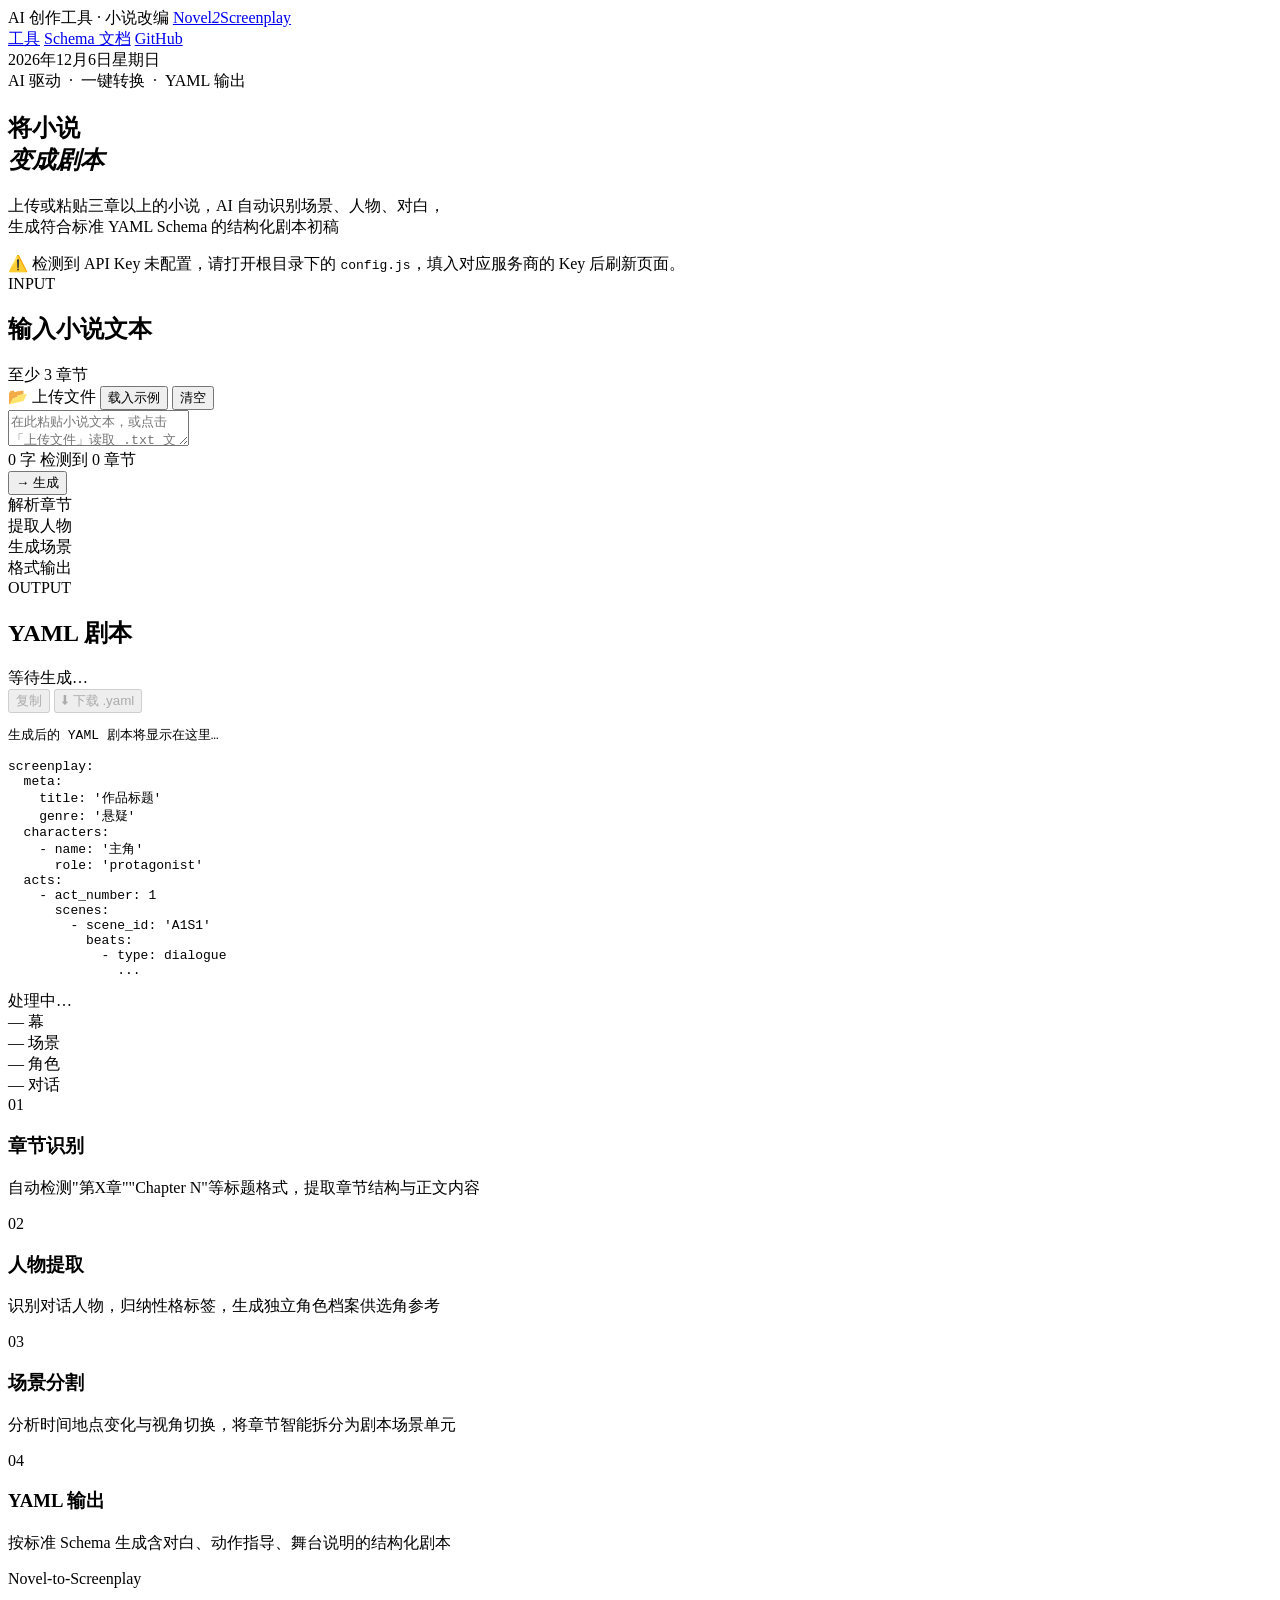
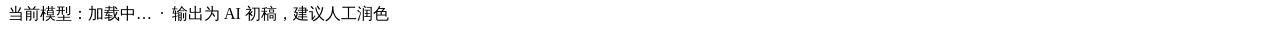
==== index.html @ 350fdae5 "feat: 搭建 UI 界面与静态骨架，配置基础多服务商路由 初始化 index.html、config.js 和 style.css，完成页面的响应式版面布局，实现章节检测基础统计，并为大模型 AP" ====
<!DOCTYPE html>
<html lang="zh-CN">
<head>
  <meta charset="UTF-8" />
  <meta name="viewport" content="width=device-width, initial-scale=1.0" />
  <title>Novel-to-Screenplay · AI 小说转剧本</title>
  <link rel="preconnect" href="https://fonts.googleapis.com" />
  <link rel="preconnect" href="https://fonts.gstatic.com" crossorigin />
  <link href="https://fonts.googleapis.com/css2?family=Noto+Serif+SC:wght@400;500;700&family=JetBrains+Mono:wght@400;500&family=Noto+Sans+SC:wght@400;500&display=swap" rel="stylesheet" />
  <link rel="stylesheet" href="src/style.css" />
</head>
<body>

  <!-- 报头导航 -->
  <header class="header">
    <div class="header-inner">
      <div class="header-top">
        <span class="header-kicker">AI 创作工具 · 小说改编</span>
        <a class="logo" href="#">Novel<em>2</em>Screenplay</a>
        <nav class="nav">
          <a href="#tool" class="nav-link active">工具</a>
          <a href="docs/schema.html" class="nav-link" target="_blank">Schema 文档</a>
          <a href="https://github.com/w123-w78/Novel-to-Screenplay"
             class="nav-link nav-github" target="_blank">GitHub</a>
        </nav>
      </div>
      <div class="header-bottom">
        <span class="header-date" id="header-date"></span>
      </div>
    </div>
  </header>

  <main>

    <!-- Hero -->
    <section class="hero" id="tool">
      <div class="hero-kicker">AI 驱动 &nbsp;·&nbsp; 一键转换 &nbsp;·&nbsp; YAML 输出</div>
      <h1 class="hero-title">将小说<br/><em>变成剧本</em></h1>
      <p class="hero-deck">
        上传或粘贴三章以上的小说，AI 自动识别场景、人物、对白，<br/>
        生成符合标准 YAML Schema 的结构化剧本初稿
      </p>
      <div class="hero-ornament">
        <div class="hero-ornament-line"></div>
        <div class="hero-ornament-dot"></div>
        <div class="hero-ornament-line"></div>
      </div>
    </section>

    <!-- 工具区 -->
    <section class="tool-section">

      <!-- API Key 未配置提示 -->
      <div id="config-alert" class="config-alert hidden">
        ⚠️ 检测到 API Key 未配置，请打开根目录下的
        <code>config.js</code>，填入对应服务商的 Key 后刷新页面。
      </div>

      <!-- 主工具面板 -->
      <div class="tool-grid">

        <!-- 左：输入 -->
        <div class="panel panel-input">
          <div class="panel-head">
            <span class="panel-head-label">INPUT</span>
            <h2>输入小说文本</h2>
            <span class="panel-head-hint" id="input-hint">至少 3 章节</span>
          </div>
          <div class="panel-bar">
            <label class="btn-sm" for="file-upload" style="cursor:pointer">
              📂 上传文件
            </label>
            <input type="file" id="file-upload" accept=".txt,.md" style="display:none" />
            <button class="btn-sm" id="btn-sample">载入示例</button>
            <button class="btn-sm" id="btn-clear">清空</button>
          </div>
          <textarea
            id="novel-input"
            class="novel-ta"
            placeholder="在此粘贴小说文本，或点击「上传文件」读取 .txt 文件…

支持章节格式：
  第一章 章节标题
  第二章 章节标题
  第三章 章节标题"
          ></textarea>
          <div class="panel-foot">
            <span id="char-count">0 字</span>
            <span id="chapter-count" class="chap">检测到 0 章节</span>
          </div>
        </div>

        <!-- 中：生成控制 -->
        <div class="ctrl-col">
          <button class="gen-btn" id="btn-convert">
            <span class="gen-btn-arrow">→</span>
            <span class="gen-btn-label">生成</span>
          </button>
          <div class="step-col">
            <div class="step-row" id="step-1">
              <span class="step-dot"></span>
              <span class="step-nm">解析章节</span>
            </div>
            <div class="step-row" id="step-2">
              <span class="step-dot"></span>
              <span class="step-nm">提取人物</span>
            </div>
            <div class="step-row" id="step-3">
              <span class="step-dot"></span>
              <span class="step-nm">生成场景</span>
            </div>
            <div class="step-row" id="step-4">
              <span class="step-dot"></span>
              <span class="step-nm">格式输出</span>
            </div>
          </div>
        </div>

        <!-- 右：输出 -->
        <div class="panel panel-output">
          <div class="panel-head">
            <span class="panel-head-label">OUTPUT</span>
            <h2>YAML 剧本</h2>
            <span class="panel-head-hint" id="output-hint">等待生成…</span>
          </div>
          <div class="panel-bar">
            <button class="btn-sm" id="btn-copy" disabled>复制</button>
            <button class="btn-sm" id="btn-download" disabled>⬇ 下载 .yaml</button>
          </div>
          <div class="output-scroll">
            <pre id="yaml-output" class="yaml-pre"><span class="pre-ph">生成后的 YAML 剧本将显示在这里…

screenplay:
  meta:
    title: '作品标题'
    genre: '悬疑'
  characters:
    - name: '主角'
      role: 'protagonist'
  acts:
    - act_number: 1
      scenes:
        - scene_id: 'A1S1'
          beats:
            - type: dialogue
              ...</span></pre>
          </div>
        </div>

      </div><!-- /tool-grid -->

      <!-- 进度条 -->
      <div id="progress-wrap" class="progress-wrap hidden">
        <div class="progress-track">
          <div class="progress-fill" id="progress-fill"></div>
        </div>
        <span id="progress-label" class="progress-label">处理中…</span>
      </div>

      <!-- 错误提示 -->
      <div id="error-box" class="error-box hidden"></div>

      <!-- 统计 -->
      <div id="stats-strip" class="stats-strip hidden">
        <div class="stat-cell">
          <span class="stat-n" id="stat-acts">—</span>
          <span class="stat-l">幕</span>
        </div>
        <div class="stat-cell">
          <span class="stat-n" id="stat-scenes">—</span>
          <span class="stat-l">场景</span>
        </div>
        <div class="stat-cell">
          <span class="stat-n" id="stat-chars">—</span>
          <span class="stat-l">角色</span>
        </div>
        <div class="stat-cell">
          <span class="stat-n" id="stat-dialogs">—</span>
          <span class="stat-l">对话</span>
        </div>
      </div>

    </section>

    <!-- 工作原理 -->
    <section class="how-section">
      <div class="how-strip">
        <div class="how-cell">
          <div class="how-n">01</div>
          <h3>章节识别</h3>
          <p>自动检测"第X章""Chapter N"等标题格式，提取章节结构与正文内容</p>
        </div>
        <div class="how-cell">
          <div class="how-n">02</div>
          <h3>人物提取</h3>
          <p>识别对话人物，归纳性格标签，生成独立角色档案供选角参考</p>
        </div>
        <div class="how-cell">
          <div class="how-n">03</div>
          <h3>场景分割</h3>
          <p>分析时间地点变化与视角切换，将章节智能拆分为剧本场景单元</p>
        </div>
        <div class="how-cell">
          <div class="how-n">04</div>
          <h3>YAML 输出</h3>
          <p>按标准 Schema 生成含对白、动作指导、舞台说明的结构化剧本</p>
        </div>
      </div>
    </section>

  </main>

  <!-- 页脚 -->
  <footer class="footer">
    <p class="footer-main">Novel-to-Screenplay</p>
    <p class="footer-sub">
      当前模型：<span id="footer-model">加载中…</span>
      &nbsp;·&nbsp; 输出为 AI 初稿，建议人工润色
    </p>
  </footer>

  <script src="config.js"></script>
  <script src="src/app.js"></script>

  <script>
    // 报头日期
    document.getElementById('header-date').textContent =
      new Date().toLocaleDateString('zh-CN', {
        year: 'numeric', month: 'long', day: 'numeric', weekday: 'long'
      });
  </script>

</body>
</html>
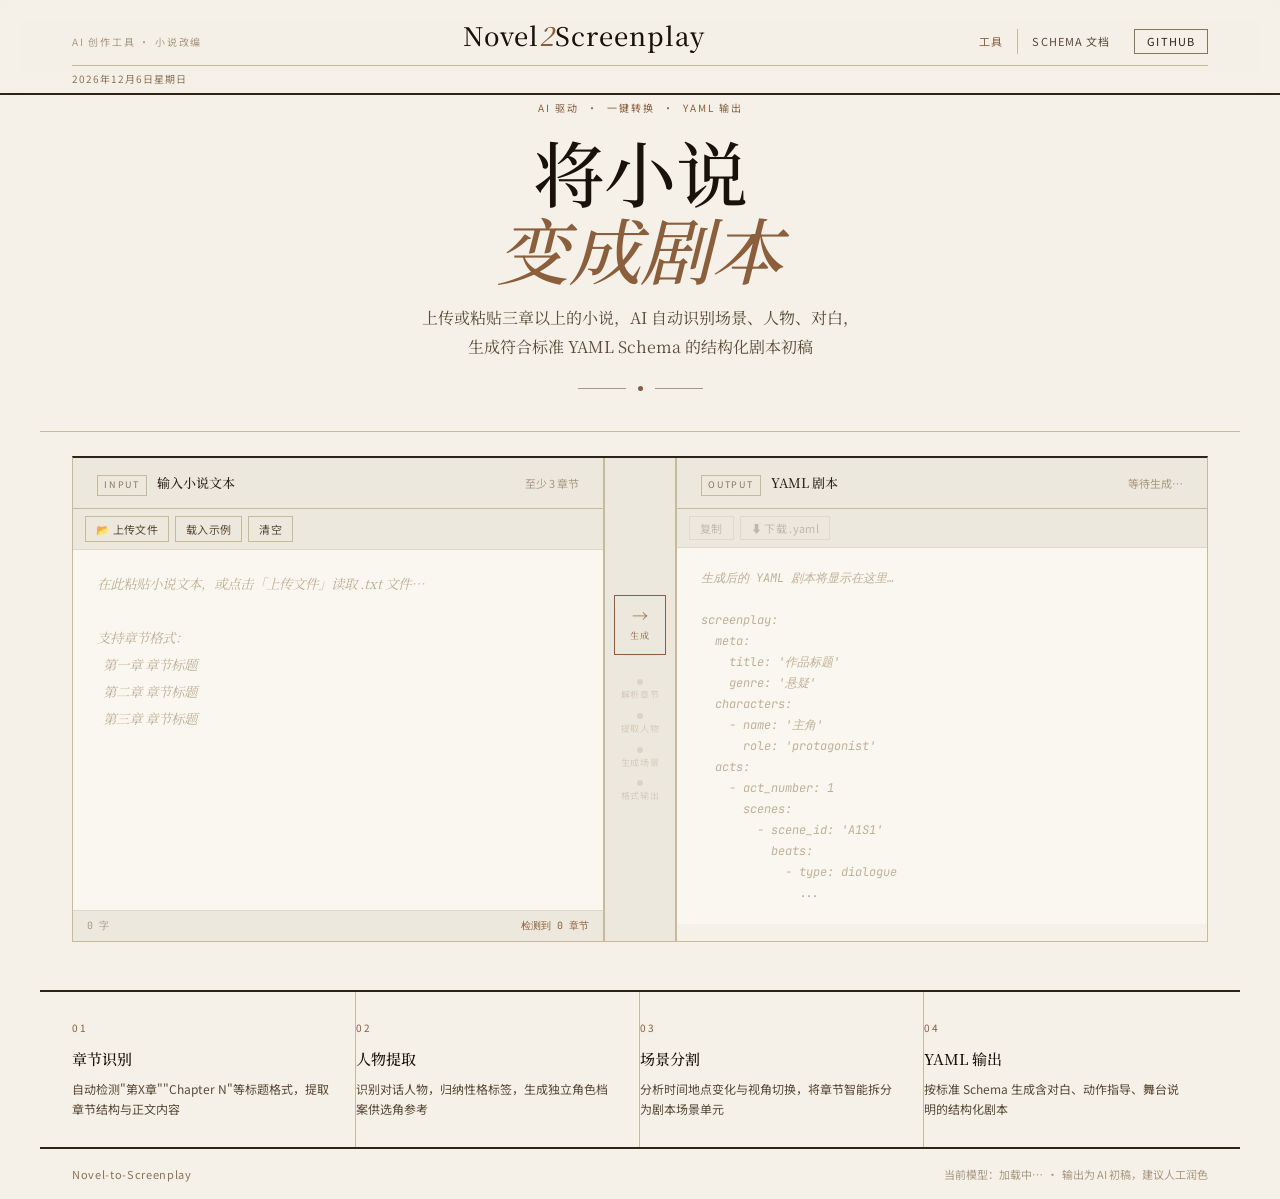
==== commit f7820a1f: "Fix HTML encoding issues in index.html" ====
--- a/index.html
+++ b/index.html
@@ -231,4 +231,4 @@
   </script>
 
 </body>
-</html>+</html>
--- a/src/style.css
+++ b/src/style.css
@@ -0,0 +1,460 @@
+
+:root {
+  --paper:      #f5f0e8;
+  --paper-2:    #ede8de;
+  --paper-3:    #e5dfd3;
+  --ink:        #1a1208;
+  --ink-2:      #2c2416;
+  --ink-3:      #5a4a36;
+  --ink-4:      #8b7355;
+  --ink-5:      #a89880;
+  --ink-6:      #c0b098;
+  --rule:       #c8b99a;
+  --rule-2:     #e0d8c8;
+  --accent:     #8b5e3c;
+  --accent-dim: #f5ede0;
+  --green:      #5a8a6a;
+  --red:        #a03030;
+  --f-serif: 'Noto Serif SC', 'Georgia', serif;
+  --f-sans:  'Noto Sans SC', 'system-ui', sans-serif;
+  --f-mono:  'JetBrains Mono', 'Courier New', monospace;
+}
+
+*, *::before, *::after { box-sizing: border-box; margin: 0; padding: 0; }
+html { scroll-behavior: smooth; -webkit-font-smoothing: antialiased; }
+
+body {
+  background: var(--paper);
+  color: var(--ink-2);
+  font-family: var(--f-sans);
+  font-size: 14px;
+  line-height: 1.65;
+}
+
+/* ═══════════════════════
+   报头导航
+═══════════════════════ */
+.header {
+  position: fixed; top: 0; left: 0; right: 0; z-index: 200;
+  background: rgba(245, 240, 232, 0.96);
+  backdrop-filter: blur(8px);
+  border-bottom: 2px solid var(--ink-2);
+}
+.header-inner {
+  max-width: 1200px; margin: 0 auto; padding: 0 2rem;
+  display: flex; flex-direction: column;
+}
+.header-top {
+  display: flex; align-items: baseline;
+  justify-content: space-between;
+  padding: 0.9rem 0 0.5rem;
+  border-bottom: 1px solid var(--rule);
+}
+.header-kicker {
+  font-family: var(--f-sans);
+  font-size: 10px; letter-spacing: 0.18em;
+  text-transform: uppercase; color: var(--ink-5);
+}
+.logo {
+  font-family: var(--f-serif);
+  font-size: 1.6rem; font-weight: 500;
+  letter-spacing: 0.04em; color: var(--ink);
+  text-decoration: none;
+}
+.logo em { font-style: italic; color: var(--accent); }
+
+.header-bottom {
+  display: flex; align-items: center;
+  justify-content: space-between;
+  padding: 0.35rem 0;
+}
+.header-date {
+  font-family: var(--f-sans);
+  font-size: 10px; letter-spacing: 0.1em;
+  text-transform: uppercase; color: var(--ink-4);
+}
+.nav { display: flex; gap: 0; }
+.nav-link {
+  font-family: var(--f-sans);
+  font-size: 11px; letter-spacing: 0.1em;
+  text-transform: uppercase;
+  color: var(--ink-3); text-decoration: none;
+  padding: 3px 14px;
+  border-left: 1px solid var(--rule);
+  transition: color 0.18s, background 0.18s;
+}
+.nav-link:first-child { border-left: none; }
+.nav-link:hover, .nav-link.active { color: var(--accent); }
+.nav-github {
+  color: var(--ink-2);
+  border: 1px solid var(--ink-4);
+  margin-left: 10px; padding: 2px 12px;
+}
+.nav-github:hover { border-color: var(--accent); color: var(--accent); background: var(--accent-dim); }
+
+/* ═══════════════════════
+   Hero 版头区
+═══════════════════════ */
+.hero {
+  padding: 100px 2rem 2.5rem;
+  border-bottom: 1px solid var(--rule);
+  text-align: center;
+  max-width: 1200px; margin: 0 auto;
+}
+.hero-kicker {
+  font-family: var(--f-sans);
+  font-size: 10px; letter-spacing: 0.2em;
+  text-transform: uppercase; color: var(--accent);
+  margin-bottom: 1rem;
+}
+.hero-title {
+  font-family: var(--f-serif);
+  font-size: clamp(2.8rem, 6vw, 4.5rem);
+  font-weight: 500; line-height: 1.08;
+  letter-spacing: -0.01em; color: var(--ink);
+  margin-bottom: 1rem;
+}
+.hero-title em { font-style: italic; color: var(--accent); }
+.hero-deck {
+  font-family: var(--f-serif);
+  font-size: 1rem; line-height: 1.8;
+  color: var(--ink-3);
+  max-width: 520px; margin: 0 auto 1.5rem;
+}
+.hero-ornament {
+  display: flex; align-items: center;
+  justify-content: center; gap: 12px;
+  color: var(--ink-5);
+}
+.hero-ornament-line {
+  width: 48px; height: 1px; background: var(--ink-5);
+}
+.hero-ornament-dot {
+  width: 5px; height: 5px; border-radius: 50%;
+  background: var(--accent);
+}
+
+/* ═══════════════════════
+   工具区
+═══════════════════════ */
+.tool-section { max-width: 1200px; margin: 0 auto; padding: 0 2rem 3rem; }
+
+.config-alert {
+  margin: 1.5rem 0 0;
+  padding: 10px 16px;
+  border: 1px solid var(--accent);
+  background: var(--accent-dim);
+  font-family: var(--f-sans); font-size: 12px;
+  color: var(--accent); line-height: 1.6;
+}
+.config-alert code {
+  font-family: var(--f-mono); font-size: 11px;
+  background: rgba(139, 94, 60, 0.12);
+  padding: 1px 5px;
+}
+.config-alert a { color: var(--accent); font-weight: 500; }
+
+/* 三列网格 */
+.tool-grid {
+  display: grid;
+  grid-template-columns: 1fr 72px 1fr;
+  border: 1px solid var(--rule);
+  border-top: 2px solid var(--ink-2);
+  margin-top: 1.5rem;
+  background: var(--paper);
+}
+
+.panel { display: flex; flex-direction: column; }
+.panel-input  { border-right: 1px solid var(--rule); }
+.panel-output { border-left:  1px solid var(--rule); }
+
+.panel-head {
+  display: flex; align-items: baseline; gap: 10px;
+  padding: 0.9rem 1.5rem 0.75rem;
+  border-bottom: 1px solid var(--rule);
+  background: var(--paper-2);
+}
+.panel-head-label {
+  font-family: var(--f-sans);
+  font-size: 9px; letter-spacing: 0.2em;
+  text-transform: uppercase; color: var(--ink-4);
+  border: 1px solid var(--rule); padding: 2px 6px;
+}
+.panel-head h2 {
+  font-family: var(--f-serif);
+  font-size: 13px; font-weight: 500;
+  color: var(--ink-2); flex: 1;
+}
+.panel-head-hint {
+  font-family: var(--f-sans);
+  font-size: 11px; color: var(--ink-5);
+}
+
+.panel-bar {
+  display: flex; gap: 6px;
+  padding: 7px 12px;
+  border-bottom: 1px solid var(--rule-2);
+  background: var(--paper-2);
+}
+
+.btn-sm {
+  padding: 3px 10px;
+  border: 1px solid var(--rule);
+  background: transparent;
+  font-family: var(--f-sans);
+  font-size: 11px; letter-spacing: 0.03em;
+  color: var(--ink-3); cursor: pointer;
+  transition: all 0.15s;
+}
+.btn-sm:hover:not(:disabled) {
+  background: var(--paper-3);
+  border-color: var(--ink-4);
+  color: var(--ink-2);
+}
+.btn-sm:disabled { opacity: 0.3; cursor: not-allowed; }
+
+/* 输入框 */
+.novel-ta {
+  flex: 1; background: #faf7f0;
+  border: none; outline: none;
+  font-family: var(--f-serif);
+  font-size: 13.5px; line-height: 1.9;
+  color: var(--ink-2);
+  padding: 1.25rem 1.5rem;
+  resize: none; min-height: 360px;
+}
+.novel-ta::placeholder {
+  color: var(--ink-6); font-style: italic;
+  line-height: 2;
+}
+
+.panel-foot {
+  display: flex; justify-content: space-between;
+  padding: 7px 14px;
+  border-top: 1px solid var(--rule-2);
+  background: var(--paper-2);
+  font-family: var(--f-mono);
+  font-size: 10px; color: var(--ink-5);
+}
+.panel-foot .chap { color: var(--accent); }
+.panel-foot .chap.warn { color: var(--red); }
+
+/* 中列控制区 */
+.ctrl-col {
+  display: flex; flex-direction: column;
+  align-items: center; justify-content: center;
+  gap: 1.5rem; padding: 1.5rem 0;
+  background: var(--paper-2);
+  border-left: 1px solid var(--rule);
+  border-right: 1px solid var(--rule);
+}
+
+.gen-btn {
+  display: flex; flex-direction: column;
+  align-items: center; gap: 5px;
+  width: 52px; padding: 12px 0;
+  border: 1px solid var(--accent);
+  background: transparent; cursor: pointer;
+  color: var(--accent); font-family: var(--f-serif);
+  transition: all 0.18s;
+}
+.gen-btn:hover:not(:disabled) { background: var(--accent-dim); }
+.gen-btn:disabled { opacity: 0.4; cursor: not-allowed; }
+.gen-btn.loading { animation: breathe 1.4s ease-in-out infinite; }
+@keyframes breathe {
+  0%,100% { border-color: var(--accent); }
+  50%      { border-color: var(--ink-6); }
+}
+.gen-btn-arrow { font-size: 16px; line-height: 1; }
+.gen-btn-label {
+  font-size: 9px; letter-spacing: 0.14em;
+  text-transform: uppercase;
+}
+
+/* 步骤指示器 */
+.step-col { display: flex; flex-direction: column; gap: 10px; width: 100%; }
+.step-row {
+  display: flex; flex-direction: column;
+  align-items: center; gap: 3px;
+  opacity: 0.25; transition: opacity 0.35s;
+}
+.step-row.active { opacity: 1; }
+.step-row.done   { opacity: 0.55; }
+.step-dot {
+  width: 6px; height: 6px; border-radius: 50%;
+  background: var(--ink-5);
+  transition: background 0.3s;
+}
+.step-row.active .step-dot { background: var(--accent); }
+.step-row.done   .step-dot { background: var(--green); }
+.step-nm {
+  font-family: var(--f-sans);
+  font-size: 9px; letter-spacing: 0.08em;
+  color: var(--ink-4); text-align: center;
+}
+
+/* YAML 输出 */
+.output-scroll { flex: 1; overflow: auto; }
+.yaml-pre {
+  font-family: var(--f-mono);
+  font-size: 12px; line-height: 1.75;
+  color: var(--ink-2);
+  padding: 1.25rem 1.5rem;
+  background: #faf7f0;
+  white-space: pre; min-height: 360px;
+  overflow-x: auto;
+}
+.pre-ph { color: var(--ink-6); font-style: italic; }
+
+/* YAML 语法高亮 */
+.yk { color: #5a6e3a; }
+.yv { color: var(--accent); }
+.yn { color: #7a4a8a; }
+.yc { color: var(--ink-5); font-style: italic; }
+.yd { color: var(--ink-4); }
+
+/* ═══════════════════════
+   进度条
+═══════════════════════ */
+.progress-wrap {
+  display: flex; align-items: center; gap: 12px;
+  margin-top: 10px;
+}
+.progress-track {
+  flex: 1; height: 1px;
+  background: var(--rule); overflow: hidden;
+}
+.progress-fill {
+  height: 100%; width: 0%;
+  background: var(--accent);
+  transition: width 0.38s ease;
+}
+.progress-label {
+  font-family: var(--f-mono);
+  font-size: 10px; color: var(--ink-5);
+  white-space: nowrap; letter-spacing: 0.06em;
+}
+
+/* ═══════════════════════
+   错误提示
+═══════════════════════ */
+.error-box {
+  margin-top: 10px; padding: 10px 16px;
+  border: 1px solid var(--red);
+  background: #fdf0f0;
+  font-family: var(--f-sans);
+  font-size: 12px; color: var(--red); line-height: 1.5;
+}
+
+/* ═══════════════════════
+   统计行
+═══════════════════════ */
+.stats-strip {
+  display: grid; grid-template-columns: repeat(4,1fr);
+  border: 1px solid var(--rule);
+  border-top: none; margin-top: 0;
+}
+.stat-cell {
+  padding: 1rem 0; text-align: center;
+  border-right: 1px solid var(--rule);
+}
+.stat-cell:last-child { border-right: none; }
+.stat-n {
+  display: block;
+  font-family: var(--f-serif);
+  font-size: 2rem; font-weight: 500;
+  color: var(--accent); line-height: 1;
+}
+.stat-l {
+  display: block; margin-top: 4px;
+  font-family: var(--f-sans);
+  font-size: 10px; letter-spacing: 0.14em;
+  text-transform: uppercase; color: var(--ink-4);
+}
+
+/* ═══════════════════════
+   工作原理
+═══════════════════════ */
+.how-section {
+  border-top: 2px solid var(--ink-2);
+  max-width: 1200px; margin: 0 auto;
+}
+.how-strip {
+  display: grid; grid-template-columns: repeat(4,1fr);
+  padding: 0 2rem;
+}
+.how-cell {
+  padding: 1.75rem 1.5rem 1.75rem 0;
+  border-right: 1px solid var(--rule);
+  padding-right: 1.5rem;
+}
+.how-cell:first-child { padding-left: 0; }
+.how-cell:last-child  { border-right: none; }
+.how-n {
+  font-family: var(--f-sans);
+  font-size: 10px; letter-spacing: 0.16em;
+  text-transform: uppercase; color: var(--accent);
+  margin-bottom: 0.6rem;
+}
+.how-cell h3 {
+  font-family: var(--f-serif);
+  font-size: 15px; font-weight: 500;
+  color: var(--ink); margin-bottom: 0.5rem;
+}
+.how-cell p {
+  font-family: var(--f-sans);
+  font-size: 12px; line-height: 1.65;
+  color: var(--ink-3);
+}
+
+/* ═══════════════════════
+   页脚
+═══════════════════════ */
+.footer {
+  border-top: 2px solid var(--ink-2);
+  padding: 1rem 2rem;
+  max-width: 1200px; margin: 0 auto;
+  display: flex; justify-content: space-between; align-items: center;
+}
+.footer-main {
+  font-family: var(--f-sans);
+  font-size: 11px; letter-spacing: 0.06em;
+  color: var(--ink-4);
+}
+.footer-sub {
+  font-family: var(--f-sans);
+  font-size: 11px; color: var(--ink-5);
+}
+
+/* ═══════════════════════
+   工具类
+═══════════════════════ */
+.hidden { display: none !important; }
+
+@keyframes blink { 0%,100%{opacity:1} 50%{opacity:0.2} }
+.cursor::after { content: '▮'; color: var(--accent); animation: blink 0.9s infinite; }
+
+/* ═══════════════════════
+   响应式
+═══════════════════════ */
+@media (max-width: 960px) {
+  .tool-grid { grid-template-columns: 1fr; }
+  .panel-input  { border-right: none; border-bottom: 1px solid var(--rule); }
+  .panel-output { border-left: none; border-top: 1px solid var(--rule); }
+  .ctrl-col {
+    flex-direction: row; justify-content: space-between;
+    padding: 1rem 1.5rem;
+    border: none;
+    border-top: 1px solid var(--rule);
+    border-bottom: 1px solid var(--rule);
+  }
+  .step-col  { flex-direction: row; gap: 16px; }
+  .step-row  { flex-direction: row; gap: 6px; }
+  .how-strip { grid-template-columns: repeat(2,1fr); }
+  .stats-strip { grid-template-columns: repeat(2,1fr); }
+}
+@media (max-width: 600px) {
+  .how-strip   { grid-template-columns: 1fr; }
+  .hero-title  { font-size: 2.4rem; }
+  .footer      { flex-direction: column; gap: 4px; text-align: center; }
+}
